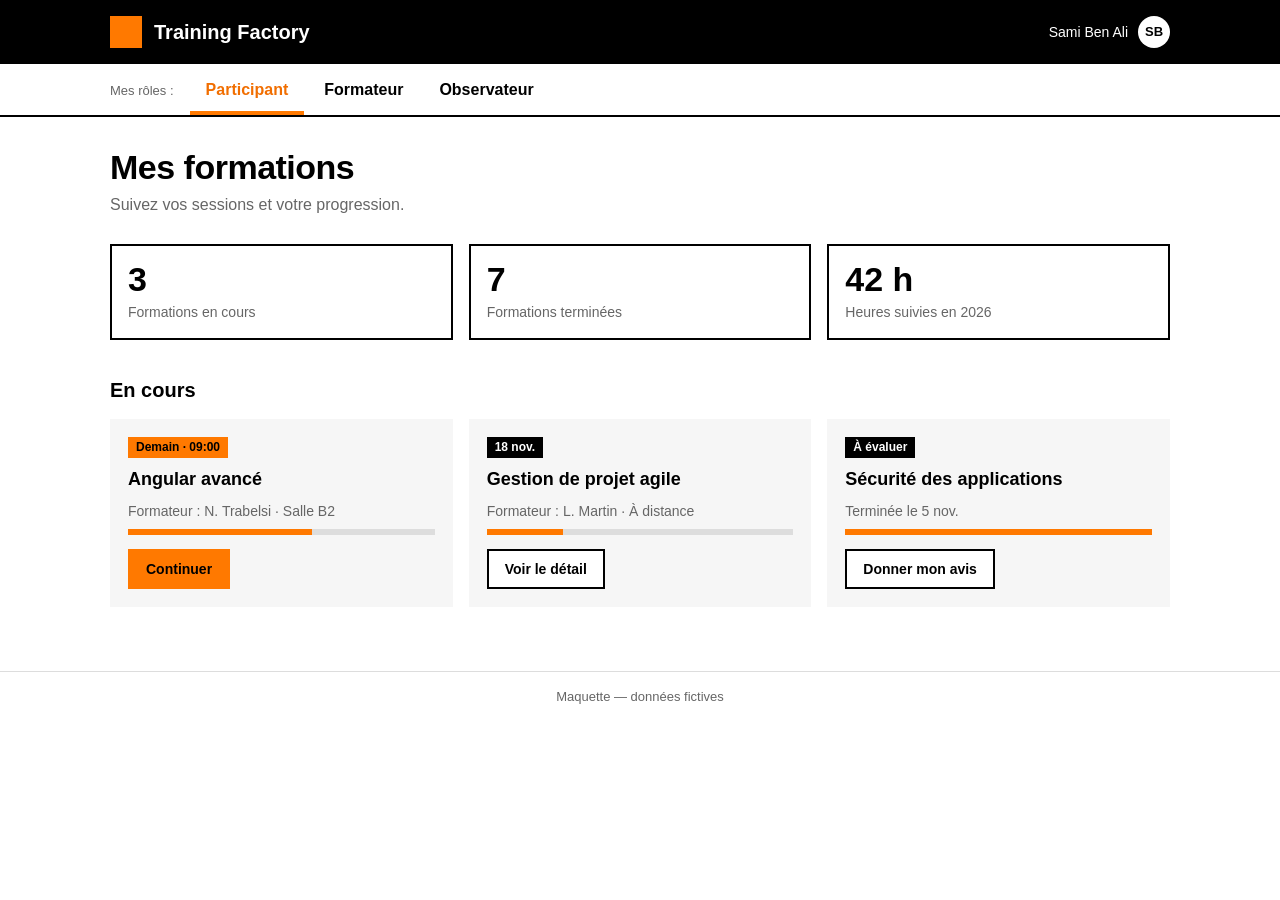
==== maquette/index.html @ 1bd9ad6d "Add minimal Training Factory mockup with role switcher Co-Authored-By: Claude Fable 5.2 <noreply@ant" ====
<!doctype html>
<html lang="fr">
<head>
<meta charset="utf-8">
<meta name="viewport" content="width=device-width, initial-scale=1">
<title>Training Factory — maquette</title>
<style>
  :root {
    --orange: #ff7900;
    --orange-text: #f16e00;
    --black: #000;
    --white: #fff;
    --grey-100: #f6f6f6;
    --grey-300: #ddd;
    --grey-600: #666;
    --green: #32c832;
  }
  * { box-sizing: border-box; }
  body {
    margin: 0;
    font-family: "Helvetica Neue", Helvetica, Arial, sans-serif;
    color: var(--black);
    background: var(--white);
    line-height: 1.45;
  }
  a { color: inherit; }

  /* Header */
  .topbar { background: var(--black); color: var(--white); }
  .topbar-inner {
    max-width: 1100px; margin: 0 auto; padding: 0 20px;
    display: flex; align-items: center; gap: 24px; min-height: 64px; flex-wrap: wrap;
  }
  .brand { display: flex; align-items: center; gap: 12px; font-weight: 700; font-size: 20px; }
  .brand-mark { width: 32px; height: 32px; background: var(--orange); display: block; }
  .user { margin-left: auto; display: flex; align-items: center; gap: 10px; font-size: 14px; }
  .avatar {
    width: 32px; height: 32px; border-radius: 50%; background: var(--white); color: var(--black);
    display: grid; place-items: center; font-weight: 700; font-size: 13px;
  }

  /* Role switcher */
  .roles { border-bottom: 2px solid var(--black); }
  .roles-inner {
    max-width: 1100px; margin: 0 auto; padding: 0 20px;
    display: flex; align-items: flex-end; gap: 4px; flex-wrap: wrap;
  }
  .roles-label { font-size: 13px; color: var(--grey-600); padding: 14px 12px 14px 0; }
  .role-tab {
    font: inherit; font-weight: 700; font-size: 16px;
    background: none; border: 0; border-bottom: 4px solid transparent;
    padding: 14px 16px 10px; cursor: pointer;
  }
  .role-tab:hover { color: var(--orange-text); }
  .role-tab[aria-selected="true"] { border-bottom-color: var(--orange); color: var(--orange-text); }

  /* Content */
  main { max-width: 1100px; margin: 0 auto; padding: 32px 20px 64px; }
  h1 { font-size: 34px; line-height: 1.1; margin: 0 0 6px; letter-spacing: -0.5px; }
  .lead { color: var(--grey-600); margin: 0 0 28px; }
  h2 { font-size: 20px; margin: 36px 0 14px; }

  .stats { display: grid; grid-template-columns: repeat(auto-fit, minmax(180px, 1fr)); gap: 16px; }
  .stat { border: 2px solid var(--black); padding: 16px; }
  .stat-value { font-size: 34px; font-weight: 700; line-height: 1; }
  .stat-label { font-size: 14px; color: var(--grey-600); margin-top: 6px; }

  .cards { display: grid; grid-template-columns: repeat(auto-fit, minmax(260px, 1fr)); gap: 16px; }
  .card { background: var(--grey-100); padding: 18px; display: flex; flex-direction: column; gap: 8px; }
  .card h3 { margin: 0; font-size: 18px; }
  .meta { font-size: 14px; color: var(--grey-600); }
  .tag {
    align-self: flex-start; font-size: 12px; font-weight: 700;
    padding: 2px 8px; background: var(--black); color: var(--white);
  }
  .tag.orange { background: var(--orange); color: var(--black); }
  .progress { height: 6px; background: var(--grey-300); }
  .progress > span { display: block; height: 100%; background: var(--orange); }

  .btn {
    font: inherit; font-weight: 700; font-size: 14px; cursor: pointer;
    padding: 8px 16px; border: 2px solid var(--black); background: var(--white); color: var(--black);
    align-self: flex-start; margin-top: 6px;
  }
  .btn:hover { background: var(--black); color: var(--white); }
  .btn.primary { background: var(--orange); border-color: var(--orange); }
  .btn.primary:hover { background: var(--black); border-color: var(--black); }

  .table-wrap { overflow-x: auto; }
  table { width: 100%; border-collapse: collapse; font-size: 15px; min-width: 520px; }
  th { text-align: left; border-bottom: 2px solid var(--black); padding: 10px 12px; }
  td { border-bottom: 1px solid var(--grey-300); padding: 10px 12px; }
  .num { text-align: right; font-variant-numeric: tabular-nums; }

  .panel[hidden] { display: none; }
  footer { border-top: 1px solid var(--grey-300); padding: 16px 20px; font-size: 13px; color: var(--grey-600); text-align: center; }
</style>
</head>
<body>

<header class="topbar">
  <div class="topbar-inner">
    <div class="brand"><span class="brand-mark" aria-hidden="true"></span>Training Factory</div>
    <div class="user"><span>Sami Ben Ali</span><span class="avatar" aria-hidden="true">SB</span></div>
  </div>
</header>

<nav class="roles" aria-label="Rôle actif">
  <div class="roles-inner" role="tablist">
    <span class="roles-label">Mes rôles :</span>
    <!-- Onglets générés à partir des rôles de l'utilisateur -->
  </div>
</nav>

<main>
  <!-- PARTICIPANT -->
  <section class="panel" id="panel-participant" role="tabpanel">
    <h1>Mes formations</h1>
    <p class="lead">Suivez vos sessions et votre progression.</p>
    <div class="stats">
      <div class="stat"><div class="stat-value">3</div><div class="stat-label">Formations en cours</div></div>
      <div class="stat"><div class="stat-value">7</div><div class="stat-label">Formations terminées</div></div>
      <div class="stat"><div class="stat-value">42 h</div><div class="stat-label">Heures suivies en 2026</div></div>
    </div>
    <h2>En cours</h2>
    <div class="cards">
      <article class="card">
        <span class="tag orange">Demain · 09:00</span>
        <h3>Angular avancé</h3>
        <div class="meta">Formateur : N. Trabelsi · Salle B2</div>
        <div class="progress" aria-label="Progression 60 %"><span style="width:60%"></span></div>
        <button class="btn primary">Continuer</button>
      </article>
      <article class="card">
        <span class="tag">18 nov.</span>
        <h3>Gestion de projet agile</h3>
        <div class="meta">Formateur : L. Martin · À distance</div>
        <div class="progress" aria-label="Progression 25 %"><span style="width:25%"></span></div>
        <button class="btn">Voir le détail</button>
      </article>
      <article class="card">
        <span class="tag">À évaluer</span>
        <h3>Sécurité des applications</h3>
        <div class="meta">Terminée le 5 nov.</div>
        <div class="progress" aria-label="Progression 100 %"><span style="width:100%"></span></div>
        <button class="btn">Donner mon avis</button>
      </article>
    </div>
  </section>

  <!-- FORMATEUR -->
  <section class="panel" id="panel-formateur" role="tabpanel" hidden>
    <h1>Mes sessions</h1>
    <p class="lead">Préparez vos sessions, faites l'appel et évaluez les participants.</p>
    <div class="stats">
      <div class="stat"><div class="stat-value">2</div><div class="stat-label">Sessions cette semaine</div></div>
      <div class="stat"><div class="stat-value">28</div><div class="stat-label">Participants inscrits</div></div>
      <div class="stat"><div class="stat-value">4,6 / 5</div><div class="stat-label">Note moyenne reçue</div></div>
    </div>
    <h2>Prochaines sessions</h2>
    <div class="table-wrap">
      <table>
        <thead><tr><th>Formation</th><th>Date</th><th>Lieu</th><th class="num">Inscrits</th><th></th></tr></thead>
        <tbody>
          <tr><td>Angular avancé</td><td>13 nov. · 09:00</td><td>Salle B2</td><td class="num">12 / 15</td><td><button class="btn primary">Faire l'appel</button></td></tr>
          <tr><td>Introduction à TypeScript</td><td>16 nov. · 14:00</td><td>À distance</td><td class="num">16 / 20</td><td><button class="btn">Préparer</button></td></tr>
        </tbody>
      </table>
    </div>
    <button class="btn" style="margin-top:20px">+ Nouvelle session</button>
  </section>

  <!-- OBSERVATEUR -->
  <section class="panel" id="panel-observateur" role="tabpanel" hidden>
    <h1>Suivi de l'équipe</h1>
    <p class="lead">Vue manager / responsable formation : participation et résultats.</p>
    <div class="stats">
      <div class="stat"><div class="stat-value">14</div><div class="stat-label">Collaborateurs suivis</div></div>
      <div class="stat"><div class="stat-value">86 %</div><div class="stat-label">Taux de présence</div></div>
      <div class="stat"><div class="stat-value">71 %</div><div class="stat-label">Plan de formation réalisé</div></div>
    </div>
    <h2>Collaborateurs</h2>
    <div class="table-wrap">
      <table>
        <thead><tr><th>Collaborateur</th><th>Formation en cours</th><th class="num">Présence</th><th class="num">Progression</th></tr></thead>
        <tbody>
          <tr><td>Amira K.</td><td>Angular avancé</td><td class="num">100 %</td><td class="num">60 %</td></tr>
          <tr><td>Youssef M.</td><td>Gestion de projet agile</td><td class="num">75 %</td><td class="num">25 %</td></tr>
          <tr><td>Claire D.</td><td>Sécurité des applications</td><td class="num">90 %</td><td class="num">100 %</td></tr>
        </tbody>
      </table>
    </div>
    <button class="btn" style="margin-top:20px">Exporter le rapport</button>
  </section>
</main>

<footer>Maquette — données fictives</footer>

<script>
  // Un même utilisateur peut cumuler plusieurs rôles.
  const ROLES = {
    participant: 'Participant',
    formateur: 'Formateur',
    observateur: 'Observateur'
  };
  const currentUser = { name: 'Sami Ben Ali', roles: ['participant', 'formateur', 'observateur'] };

  const tablist = document.querySelector('.roles-inner');

  function selectRole(role) {
    tablist.querySelectorAll('.role-tab').forEach(t =>
      t.setAttribute('aria-selected', String(t.dataset.role === role)));
    document.querySelectorAll('.panel').forEach(p => { p.hidden = p.id !== 'panel-' + role; });
  }

  currentUser.roles.forEach(role => {
    const tab = document.createElement('button');
    tab.className = 'role-tab';
    tab.setAttribute('role', 'tab');
    tab.dataset.role = role;
    tab.textContent = ROLES[role];
    tab.addEventListener('click', () => selectRole(role));
    tablist.appendChild(tab);
  });

  selectRole(currentUser.roles[0]);
</script>
</body>
</html>
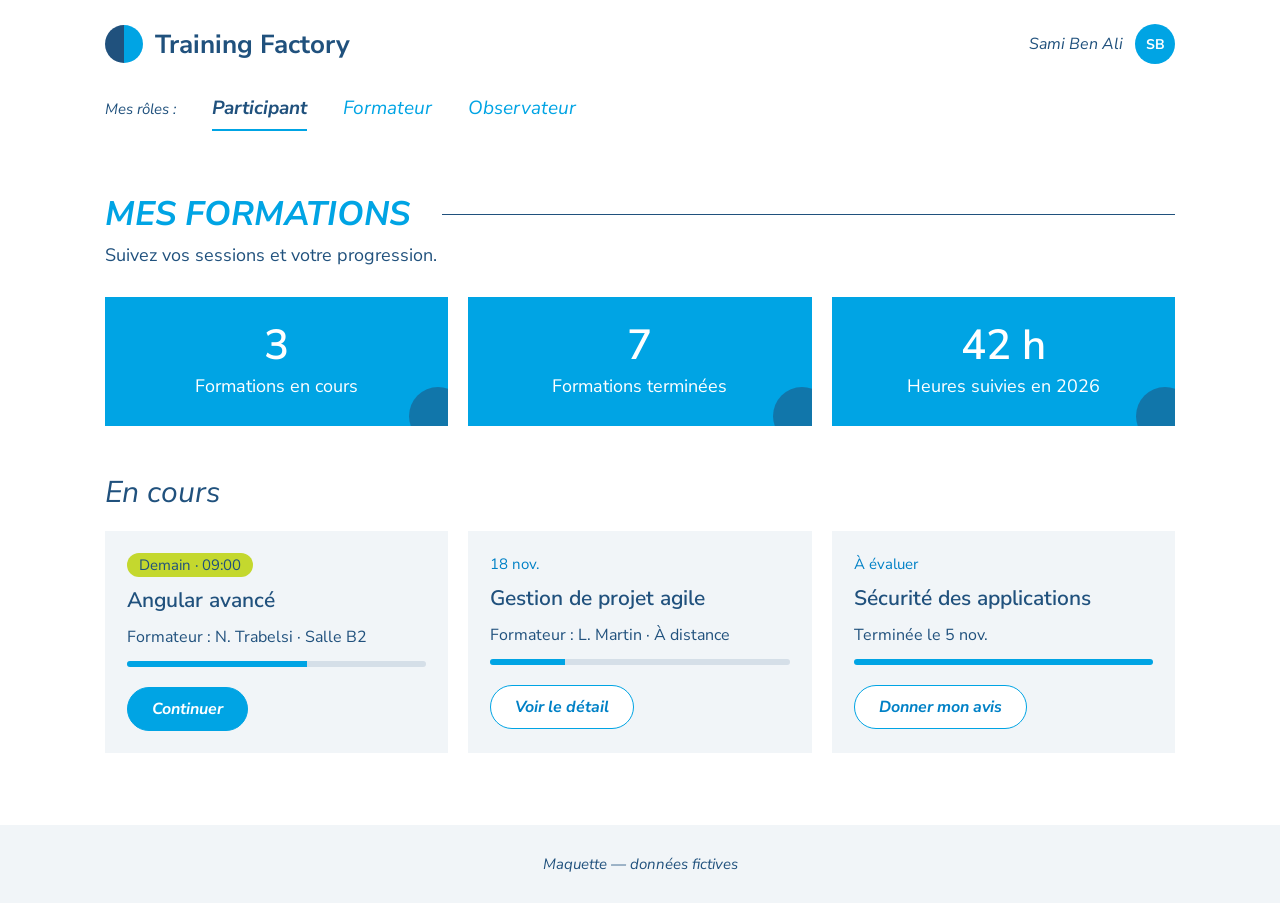
==== commit 6f36382f: "Restyle mockup after the Sofrecom website look Co-Authored-By: Claude Fable 5.2 <noreply@anthropic.c" ====
--- a/maquette/index.html
+++ b/maquette/index.html
@@ -4,118 +4,125 @@
 <meta charset="utf-8">
 <meta name="viewport" content="width=device-width, initial-scale=1">
 <title>Training Factory — maquette</title>
+<link rel="preconnect" href="https://fonts.googleapis.com">
+<link href="https://fonts.googleapis.com/css2?family=Nunito+Sans:ital,wght@0,400;0,600;0,700;1,400;1,700&display=swap" rel="stylesheet">
 <style>
   :root {
-    --orange: #ff7900;
-    --orange-text: #f16e00;
-    --black: #000;
+    --cyan: #00a4e4;
+    --cyan-dark: #0081c6;
+    --navy: #20517d;
+    --pale: #f1f5f8;
+    --line: #d5dfe8;
+    --lime: #c4d82e;
     --white: #fff;
-    --grey-100: #f6f6f6;
-    --grey-300: #ddd;
-    --grey-600: #666;
-    --green: #32c832;
   }
   * { box-sizing: border-box; }
   body {
     margin: 0;
-    font-family: "Helvetica Neue", Helvetica, Arial, sans-serif;
-    color: var(--black);
+    font-family: "Nunito Sans", system-ui, -apple-system, "Segoe UI", Roboto, "Helvetica Neue", Arial, sans-serif;
+    font-size: 18px;
+    color: var(--navy);
     background: var(--white);
-    line-height: 1.45;
-  }
-  a { color: inherit; }
+    line-height: 1.5;
+  }
+  .wrap { max-width: 1110px; margin: 0 auto; padding: 0 20px; }
 
   /* Header */
-  .topbar { background: var(--black); color: var(--white); }
-  .topbar-inner {
-    max-width: 1100px; margin: 0 auto; padding: 0 20px;
-    display: flex; align-items: center; gap: 24px; min-height: 64px; flex-wrap: wrap;
-  }
-  .brand { display: flex; align-items: center; gap: 12px; font-weight: 700; font-size: 20px; }
-  .brand-mark { width: 32px; height: 32px; background: var(--orange); display: block; }
-  .user { margin-left: auto; display: flex; align-items: center; gap: 10px; font-size: 14px; }
+  .topbar-inner { display: flex; align-items: center; gap: 24px; min-height: 88px; flex-wrap: wrap; }
+  .brand { display: flex; align-items: center; gap: 12px; font-weight: 700; font-size: 26px; color: var(--navy); }
+  .brand-mark {
+    width: 38px; height: 38px; border-radius: 50%; display: block;
+    background: linear-gradient(90deg, var(--navy) 50%, var(--cyan) 50%);
+  }
+  .user { margin-left: auto; display: flex; align-items: center; gap: 12px; font-style: italic; font-size: 16px; }
   .avatar {
-    width: 32px; height: 32px; border-radius: 50%; background: var(--white); color: var(--black);
-    display: grid; place-items: center; font-weight: 700; font-size: 13px;
+    width: 40px; height: 40px; border-radius: 50%; background: var(--cyan); color: var(--white);
+    display: grid; place-items: center; font-weight: 700; font-style: normal; font-size: 14px;
   }
 
   /* Role switcher */
-  .roles { border-bottom: 2px solid var(--black); }
-  .roles-inner {
-    max-width: 1100px; margin: 0 auto; padding: 0 20px;
-    display: flex; align-items: flex-end; gap: 4px; flex-wrap: wrap;
-  }
-  .roles-label { font-size: 13px; color: var(--grey-600); padding: 14px 12px 14px 0; }
+  .roles-inner { display: flex; align-items: center; gap: 8px 36px; flex-wrap: wrap; padding-bottom: 28px; }
+  .roles-label { font-size: 15px; font-style: italic; }
   .role-tab {
-    font: inherit; font-weight: 700; font-size: 16px;
-    background: none; border: 0; border-bottom: 4px solid transparent;
-    padding: 14px 16px 10px; cursor: pointer;
-  }
-  .role-tab:hover { color: var(--orange-text); }
-  .role-tab[aria-selected="true"] { border-bottom-color: var(--orange); color: var(--orange-text); }
+    font: inherit; font-style: italic; font-size: 19px; color: var(--cyan);
+    background: none; border: 0; border-bottom: 2px solid transparent; padding: 6px 0; cursor: pointer;
+  }
+  .role-tab:hover { color: var(--navy); }
+  .role-tab[aria-selected="true"] { color: var(--navy); font-weight: 700; border-bottom-color: var(--cyan); }
 
   /* Content */
-  main { max-width: 1100px; margin: 0 auto; padding: 32px 20px 64px; }
-  h1 { font-size: 34px; line-height: 1.1; margin: 0 0 6px; letter-spacing: -0.5px; }
-  .lead { color: var(--grey-600); margin: 0 0 28px; }
-  h2 { font-size: 20px; margin: 36px 0 14px; }
-
-  .stats { display: grid; grid-template-columns: repeat(auto-fit, minmax(180px, 1fr)); gap: 16px; }
-  .stat { border: 2px solid var(--black); padding: 16px; }
-  .stat-value { font-size: 34px; font-weight: 700; line-height: 1; }
-  .stat-label { font-size: 14px; color: var(--grey-600); margin-top: 6px; }
-
-  .cards { display: grid; grid-template-columns: repeat(auto-fit, minmax(260px, 1fr)); gap: 16px; }
-  .card { background: var(--grey-100); padding: 18px; display: flex; flex-direction: column; gap: 8px; }
-  .card h3 { margin: 0; font-size: 18px; }
-  .meta { font-size: 14px; color: var(--grey-600); }
-  .tag {
-    align-self: flex-start; font-size: 12px; font-weight: 700;
-    padding: 2px 8px; background: var(--black); color: var(--white);
-  }
-  .tag.orange { background: var(--orange); color: var(--black); }
-  .progress { height: 6px; background: var(--grey-300); }
-  .progress > span { display: block; height: 100%; background: var(--orange); }
+  main.wrap { padding-top: 36px; padding-bottom: 72px; }
+  .title { display: flex; align-items: center; gap: 32px; margin-bottom: 8px; }
+  .title::after { content: ""; flex: 1; height: 1px; background: var(--navy); min-width: 40px; }
+  h1 {
+    font-size: 34px; line-height: 1.15; margin: 0;
+    font-weight: 700; font-style: italic; text-transform: uppercase; color: var(--cyan);
+  }
+  .lead { margin: 0 0 28px; max-width: 720px; }
+  h2 { font-size: 30px; font-weight: 400; font-style: italic; margin: 44px 0 16px; }
+
+  .stats { display: grid; grid-template-columns: repeat(auto-fit, minmax(200px, 1fr)); gap: 20px; }
+  .stat {
+    position: relative; overflow: hidden; background: var(--cyan); color: var(--white);
+    padding: 26px 22px; text-align: center;
+  }
+  .stat::after {
+    content: ""; position: absolute; right: -19px; bottom: -19px; width: 58px; height: 58px;
+    border-radius: 50%; background: var(--navy); opacity: .55;
+  }
+  .stat-value { font-size: 42px; font-weight: 600; line-height: 1.1; }
+  .stat-label { font-size: 18px; margin-top: 4px; }
+
+  .cards { display: grid; grid-template-columns: repeat(auto-fit, minmax(270px, 1fr)); gap: 20px; }
+  .card { background: var(--pale); padding: 22px; display: flex; flex-direction: column; gap: 8px; }
+  .card h3 { margin: 0; font-size: 21px; font-weight: 600; }
+  .meta { font-size: 16px; }
+  .tag { align-self: flex-start; font-size: 15px; color: var(--cyan-dark); }
+  .tag.orange { background: var(--lime); color: var(--navy); padding: 1px 12px; border-radius: 50px; }
+  .progress { height: 6px; background: var(--line); border-radius: 50px; overflow: hidden; margin: 4px 0; }
+  .progress > span { display: block; height: 100%; background: var(--cyan); }
 
   .btn {
-    font: inherit; font-weight: 700; font-size: 14px; cursor: pointer;
-    padding: 8px 16px; border: 2px solid var(--black); background: var(--white); color: var(--black);
-    align-self: flex-start; margin-top: 6px;
-  }
-  .btn:hover { background: var(--black); color: var(--white); }
-  .btn.primary { background: var(--orange); border-color: var(--orange); }
-  .btn.primary:hover { background: var(--black); border-color: var(--black); }
+    font: inherit; font-weight: 700; font-style: italic; font-size: 16px; cursor: pointer;
+    padding: 9px 24px; border-radius: 50px; border: 1px solid var(--cyan);
+    background: var(--white); color: var(--cyan-dark);
+    align-self: flex-start; margin-top: 8px; white-space: nowrap;
+  }
+  .btn:hover { background: var(--navy); border-color: var(--navy); color: var(--white); }
+  .btn.primary { background: var(--cyan); color: var(--white); }
+  .btn.primary:hover { background: var(--navy); }
+  td .btn { margin-top: 0; }
 
   .table-wrap { overflow-x: auto; }
-  table { width: 100%; border-collapse: collapse; font-size: 15px; min-width: 520px; }
-  th { text-align: left; border-bottom: 2px solid var(--black); padding: 10px 12px; }
-  td { border-bottom: 1px solid var(--grey-300); padding: 10px 12px; }
+  table { width: 100%; border-collapse: collapse; font-size: 17px; min-width: 560px; }
+  th { text-align: left; font-weight: 700; border-bottom: 1px solid var(--navy); padding: 12px; }
+  td { border-bottom: 1px solid var(--line); padding: 12px; }
   .num { text-align: right; font-variant-numeric: tabular-nums; }
 
   .panel[hidden] { display: none; }
-  footer { border-top: 1px solid var(--grey-300); padding: 16px 20px; font-size: 13px; color: var(--grey-600); text-align: center; }
+  footer { background: var(--pale); padding: 28px 20px; font-size: 15px; font-style: italic; text-align: center; }
 </style>
 </head>
 <body>
 
 <header class="topbar">
-  <div class="topbar-inner">
+  <div class="topbar-inner wrap">
     <div class="brand"><span class="brand-mark" aria-hidden="true"></span>Training Factory</div>
     <div class="user"><span>Sami Ben Ali</span><span class="avatar" aria-hidden="true">SB</span></div>
   </div>
 </header>
 
 <nav class="roles" aria-label="Rôle actif">
-  <div class="roles-inner" role="tablist">
+  <div class="roles-inner wrap" role="tablist">
     <span class="roles-label">Mes rôles :</span>
     <!-- Onglets générés à partir des rôles de l'utilisateur -->
   </div>
 </nav>
 
-<main>
+<main class="wrap">
   <!-- PARTICIPANT -->
   <section class="panel" id="panel-participant" role="tabpanel">
-    <h1>Mes formations</h1>
+    <div class="title"><h1>Mes formations</h1></div>
     <p class="lead">Suivez vos sessions et votre progression.</p>
     <div class="stats">
       <div class="stat"><div class="stat-value">3</div><div class="stat-label">Formations en cours</div></div>
@@ -150,7 +157,7 @@
 
   <!-- FORMATEUR -->
   <section class="panel" id="panel-formateur" role="tabpanel" hidden>
-    <h1>Mes sessions</h1>
+    <div class="title"><h1>Mes sessions</h1></div>
     <p class="lead">Préparez vos sessions, faites l'appel et évaluez les participants.</p>
     <div class="stats">
       <div class="stat"><div class="stat-value">2</div><div class="stat-label">Sessions cette semaine</div></div>
@@ -172,7 +179,7 @@
 
   <!-- OBSERVATEUR -->
   <section class="panel" id="panel-observateur" role="tabpanel" hidden>
-    <h1>Suivi de l'équipe</h1>
+    <div class="title"><h1>Suivi de l'équipe</h1></div>
     <p class="lead">Vue manager / responsable formation : participation et résultats.</p>
     <div class="stats">
       <div class="stat"><div class="stat-value">14</div><div class="stat-label">Collaborateurs suivis</div></div>
